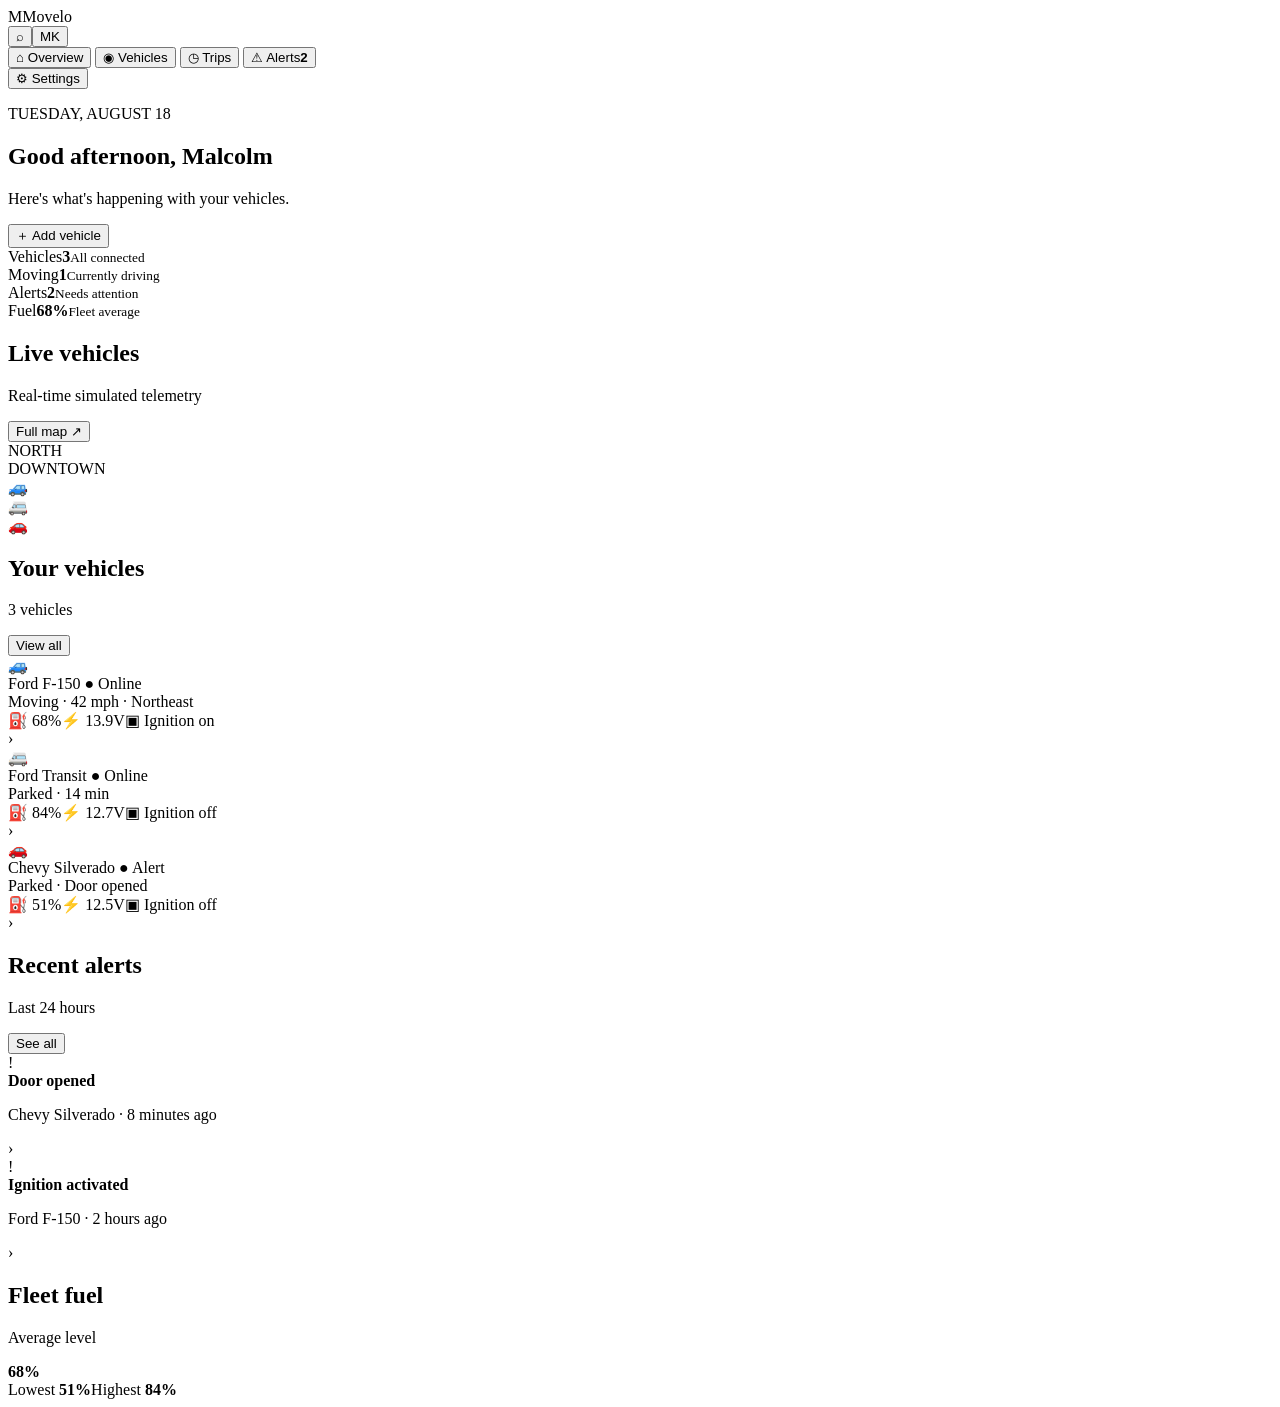
==== index.html @ a9feb276 "Add first Movelo dashboard prototype" ====
<!doctype html>
<html lang="en">
<head>
  <meta charset="UTF-8" />
  <meta name="viewport" content="width=device-width, initial-scale=1.0" />
  <title>Movelo — Vehicle Dashboard</title>
  <link rel="stylesheet" href="styles.css" />
</head>
<body>
  <header class="topbar">
    <div class="brand"><span class="brand-mark">M</span><span>Movelo</span></div>
    <div class="top-actions"><button class="icon-btn">⌕</button><button class="avatar">MK</button></div>
  </header>

  <main class="app-shell">
    <aside class="sidebar">
      <nav>
        <button class="nav-item active">⌂ <span>Overview</span></button>
        <button class="nav-item">◉ <span>Vehicles</span></button>
        <button class="nav-item">◷ <span>Trips</span></button>
        <button class="nav-item">⚠ <span>Alerts</span><b>2</b></button>
      </nav>
      <div class="sidebar-bottom"><button class="nav-item">⚙ <span>Settings</span></button></div>
    </aside>

    <section class="content">
      <div class="page-heading"><div><p class="eyebrow">TUESDAY, AUGUST 18</p><h1>Good afternoon, Malcolm</h1><p class="muted">Here's what's happening with your vehicles.</p></div><button class="primary">＋ Add vehicle</button></div>

      <div class="stats">
        <div class="stat"><span>Vehicles</span><strong>3</strong><small>All connected</small></div>
        <div class="stat"><span>Moving</span><strong>1</strong><small>Currently driving</small></div>
        <div class="stat"><span>Alerts</span><strong class="alert-number">2</strong><small>Needs attention</small></div>
        <div class="stat"><span>Fuel</span><strong>68%</strong><small>Fleet average</small></div>
      </div>

      <div class="grid">
        <section class="panel map-panel"><div class="panel-header"><div><h2>Live vehicles</h2><p class="muted">Real-time simulated telemetry</p></div><button class="ghost">Full map ↗</button></div><div class="map"><div class="road r1"></div><div class="road r2"></div><div class="road r3"></div><div class="road r4"></div><div class="map-label a">NORTH</div><div class="map-label b">DOWNTOWN</div><div class="pin pin1"><span>🚙</span></div><div class="pin pin2"><span>🚐</span></div><div class="pin pin3"><span>🚗</span></div></div></section>

        <section class="panel vehicle-panel"><div class="panel-header"><div><h2>Your vehicles</h2><p class="muted">3 vehicles</p></div><button class="ghost">View all</button></div>
          <article class="vehicle selected"><div class="vehicle-icon truck">🚙</div><div class="vehicle-main"><div class="vehicle-title">Ford F-150 <span class="online">● Online</span></div><div class="vehicle-meta">Moving · 42 mph · Northeast</div><div class="vehicle-stats"><span>⛽ 68%</span><span>⚡ 13.9V</span><span>▣ Ignition on</span></div></div><span class="chev">›</span></article>
          <article class="vehicle"><div class="vehicle-icon van">🚐</div><div class="vehicle-main"><div class="vehicle-title">Ford Transit <span class="online">● Online</span></div><div class="vehicle-meta">Parked · 14 min</div><div class="vehicle-stats"><span>⛽ 84%</span><span>⚡ 12.7V</span><span>▣ Ignition off</span></div></div><span class="chev">›</span></article>
          <article class="vehicle"><div class="vehicle-icon car">🚗</div><div class="vehicle-main"><div class="vehicle-title">Chevy Silverado <span class="warning">● Alert</span></div><div class="vehicle-meta">Parked · Door opened</div><div class="vehicle-stats"><span>⛽ 51%</span><span>⚡ 12.5V</span><span>▣ Ignition off</span></div></div><span class="chev">›</span></article>
        </section>
      </div>

      <div class="bottom-grid">
        <section class="panel"><div class="panel-header"><div><h2>Recent alerts</h2><p class="muted">Last 24 hours</p></div><button class="ghost">See all</button></div><div class="alert-row"><span class="alert-dot red">!</span><div><strong>Door opened</strong><p>Chevy Silverado · 8 minutes ago</p></div><span class="arrow">›</span></div><div class="alert-row"><span class="alert-dot amber">!</span><div><strong>Ignition activated</strong><p>Ford F-150 · 2 hours ago</p></div><span class="arrow">›</span></div></section>
        <section class="panel fuel-card"><div class="panel-header"><div><h2>Fleet fuel</h2><p class="muted">Average level</p></div><strong class="fuel-big">68%</strong></div><div class="fuel-bar"><span></span></div><div class="fuel-foot"><span>Lowest <b>51%</b></span><span>Highest <b>84%</b></span></div></section>
      </div>
    </section>
  </main>
</body>
</html>
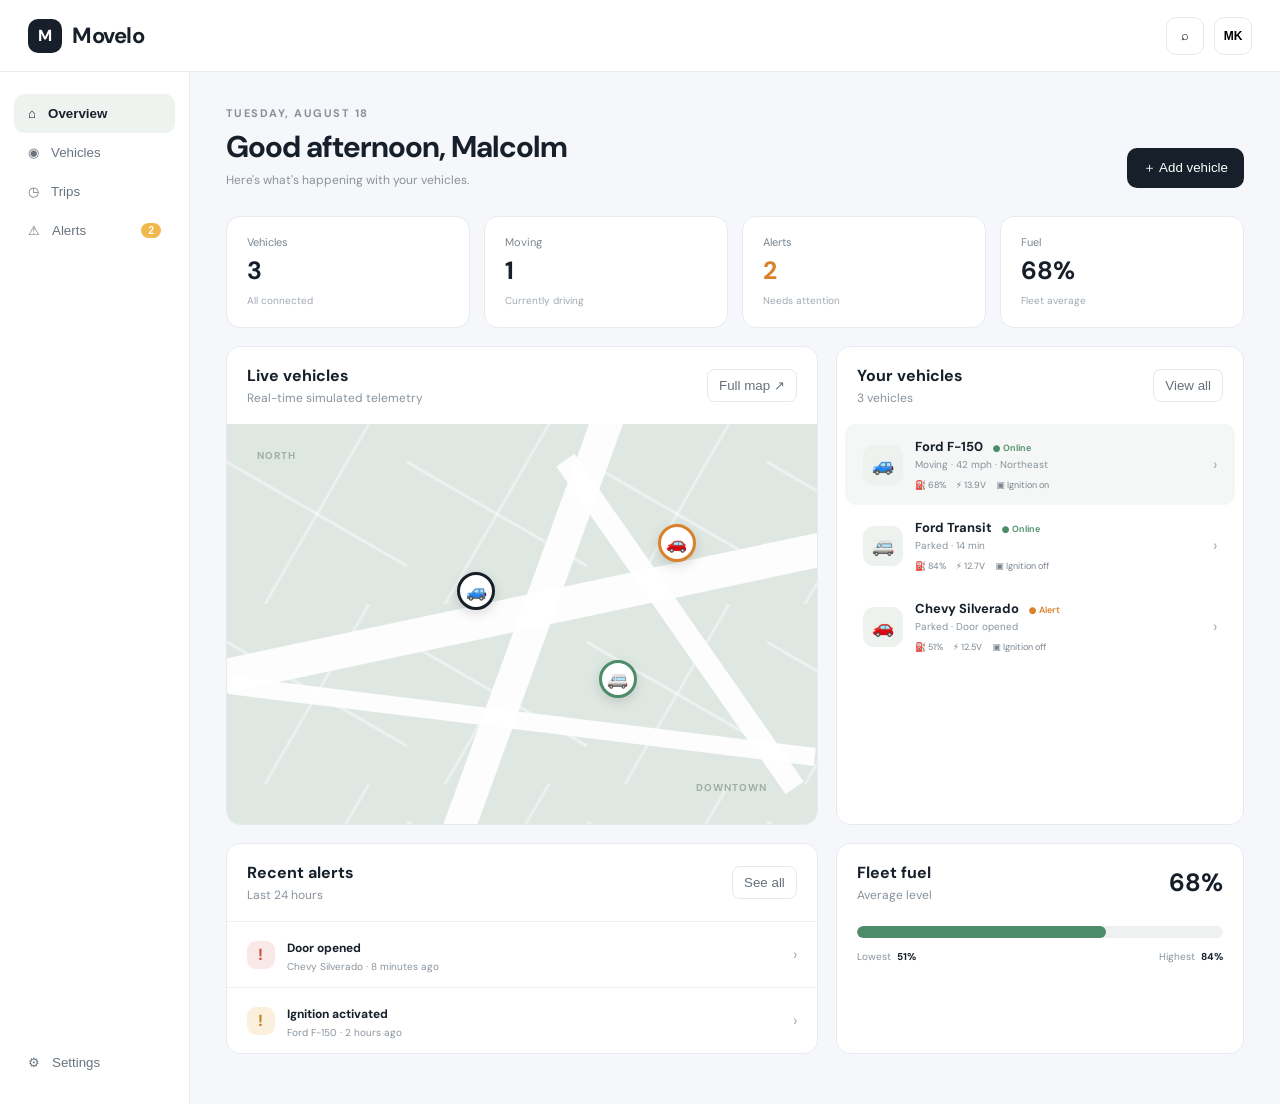
==== commit 6d3faa81: "Wire dashboard into interactive detail view" ====
--- a/index.html
+++ b/index.html
@@ -1,53 +1,13 @@
 <!doctype html>
-<html lang="en">
-<head>
-  <meta charset="UTF-8" />
-  <meta name="viewport" content="width=device-width, initial-scale=1.0" />
-  <title>Movelo — Vehicle Dashboard</title>
-  <link rel="stylesheet" href="styles.css" />
-</head>
-<body>
-  <header class="topbar">
-    <div class="brand"><span class="brand-mark">M</span><span>Movelo</span></div>
-    <div class="top-actions"><button class="icon-btn">⌕</button><button class="avatar">MK</button></div>
-  </header>
-
-  <main class="app-shell">
-    <aside class="sidebar">
-      <nav>
-        <button class="nav-item active">⌂ <span>Overview</span></button>
-        <button class="nav-item">◉ <span>Vehicles</span></button>
-        <button class="nav-item">◷ <span>Trips</span></button>
-        <button class="nav-item">⚠ <span>Alerts</span><b>2</b></button>
-      </nav>
-      <div class="sidebar-bottom"><button class="nav-item">⚙ <span>Settings</span></button></div>
-    </aside>
-
-    <section class="content">
-      <div class="page-heading"><div><p class="eyebrow">TUESDAY, AUGUST 18</p><h1>Good afternoon, Malcolm</h1><p class="muted">Here's what's happening with your vehicles.</p></div><button class="primary">＋ Add vehicle</button></div>
-
-      <div class="stats">
-        <div class="stat"><span>Vehicles</span><strong>3</strong><small>All connected</small></div>
-        <div class="stat"><span>Moving</span><strong>1</strong><small>Currently driving</small></div>
-        <div class="stat"><span>Alerts</span><strong class="alert-number">2</strong><small>Needs attention</small></div>
-        <div class="stat"><span>Fuel</span><strong>68%</strong><small>Fleet average</small></div>
-      </div>
-
-      <div class="grid">
-        <section class="panel map-panel"><div class="panel-header"><div><h2>Live vehicles</h2><p class="muted">Real-time simulated telemetry</p></div><button class="ghost">Full map ↗</button></div><div class="map"><div class="road r1"></div><div class="road r2"></div><div class="road r3"></div><div class="road r4"></div><div class="map-label a">NORTH</div><div class="map-label b">DOWNTOWN</div><div class="pin pin1"><span>🚙</span></div><div class="pin pin2"><span>🚐</span></div><div class="pin pin3"><span>🚗</span></div></div></section>
-
-        <section class="panel vehicle-panel"><div class="panel-header"><div><h2>Your vehicles</h2><p class="muted">3 vehicles</p></div><button class="ghost">View all</button></div>
-          <article class="vehicle selected"><div class="vehicle-icon truck">🚙</div><div class="vehicle-main"><div class="vehicle-title">Ford F-150 <span class="online">● Online</span></div><div class="vehicle-meta">Moving · 42 mph · Northeast</div><div class="vehicle-stats"><span>⛽ 68%</span><span>⚡ 13.9V</span><span>▣ Ignition on</span></div></div><span class="chev">›</span></article>
-          <article class="vehicle"><div class="vehicle-icon van">🚐</div><div class="vehicle-main"><div class="vehicle-title">Ford Transit <span class="online">● Online</span></div><div class="vehicle-meta">Parked · 14 min</div><div class="vehicle-stats"><span>⛽ 84%</span><span>⚡ 12.7V</span><span>▣ Ignition off</span></div></div><span class="chev">›</span></article>
-          <article class="vehicle"><div class="vehicle-icon car">🚗</div><div class="vehicle-main"><div class="vehicle-title">Chevy Silverado <span class="warning">● Alert</span></div><div class="vehicle-meta">Parked · Door opened</div><div class="vehicle-stats"><span>⛽ 51%</span><span>⚡ 12.5V</span><span>▣ Ignition off</span></div></div><span class="chev">›</span></article>
-        </section>
-      </div>
-
-      <div class="bottom-grid">
-        <section class="panel"><div class="panel-header"><div><h2>Recent alerts</h2><p class="muted">Last 24 hours</p></div><button class="ghost">See all</button></div><div class="alert-row"><span class="alert-dot red">!</span><div><strong>Door opened</strong><p>Chevy Silverado · 8 minutes ago</p></div><span class="arrow">›</span></div><div class="alert-row"><span class="alert-dot amber">!</span><div><strong>Ignition activated</strong><p>Ford F-150 · 2 hours ago</p></div><span class="arrow">›</span></div></section>
-        <section class="panel fuel-card"><div class="panel-header"><div><h2>Fleet fuel</h2><p class="muted">Average level</p></div><strong class="fuel-big">68%</strong></div><div class="fuel-bar"><span></span></div><div class="fuel-foot"><span>Lowest <b>51%</b></span><span>Highest <b>84%</b></span></div></section>
-      </div>
-    </section>
-  </main>
-</body>
-</html>
+<html lang="en"><head><meta charset="UTF-8"/><meta name="viewport" content="width=device-width,initial-scale=1.0"/><title>Movelo — Vehicle Dashboard</title><link rel="stylesheet" href="styles.css"/></head>
+<body><header class="topbar"><div class="brand"><span class="brand-mark">M</span><span>Movelo</span></div><div class="top-actions"><button class="icon-btn">⌕</button><button class="avatar">MK</button></div></header>
+<main class="app-shell"><aside class="sidebar"><nav><button class="nav-item active">⌂ <span>Overview</span></button><button class="nav-item">◉ <span>Vehicles</span></button><button class="nav-item">◷ <span>Trips</span></button><button class="nav-item">⚠ <span>Alerts</span><b>2</b></button></nav><div class="sidebar-bottom"><button class="nav-item">⚙ <span>Settings</span></button></div></aside>
+<section class="content"><div class="page-heading"><div><p class="eyebrow">TUESDAY, AUGUST 18</p><h1>Good afternoon, Malcolm</h1><p class="muted">Here's what's happening with your vehicles.</p></div><button class="primary">＋ Add vehicle</button></div>
+<div class="stats"><div class="stat"><span>Vehicles</span><strong>3</strong><small>All connected</small></div><div class="stat"><span>Moving</span><strong>1</strong><small>Currently driving</small></div><div class="stat"><span>Alerts</span><strong class="alert-number">2</strong><small>Needs attention</small></div><div class="stat"><span>Fuel</span><strong id="liveFuel">68%</strong><small>Fleet average</small></div></div>
+<div class="grid"><section class="panel map-panel"><div class="panel-header"><div><h2>Live vehicles</h2><p class="muted">Real-time simulated telemetry</p></div><button class="ghost">Full map ↗</button></div><div class="map"><div class="road r1"></div><div class="road r2"></div><div class="road r3"></div><div class="road r4"></div><div class="map-label a">NORTH</div><div class="map-label b">DOWNTOWN</div><div class="pin pin1"><span>🚙</span></div><div class="pin pin2"><span>🚐</span></div><div class="pin pin3"><span>🚗</span></div></div></section>
+<section class="panel vehicle-panel"><div class="panel-header"><div><h2>Your vehicles</h2><p class="muted">3 vehicles</p></div><button class="ghost">View all</button></div>
+<article class="vehicle selected"><div class="vehicle-icon truck">🚙</div><div class="vehicle-main"><div class="vehicle-title">Ford F-150 <span class="online">● Online</span></div><div class="vehicle-meta">Moving · <span id="liveSpeed">42</span> mph · Northeast</div><div class="vehicle-stats"><span>⛽ 68%</span><span>⚡ 13.9V</span><span>▣ Ignition on</span></div></div><span class="chev">›</span></article>
+<article class="vehicle"><div class="vehicle-icon van">🚐</div><div class="vehicle-main"><div class="vehicle-title">Ford Transit <span class="online">● Online</span></div><div class="vehicle-meta">Parked · 14 min</div><div class="vehicle-stats"><span>⛽ 84%</span><span>⚡ 12.7V</span><span>▣ Ignition off</span></div></div><span class="chev">›</span></article>
+<article class="vehicle"><div class="vehicle-icon car">🚗</div><div class="vehicle-main"><div class="vehicle-title">Chevy Silverado <span class="warning">● Alert</span></div><div class="vehicle-meta">Parked · Door opened</div><div class="vehicle-stats"><span>⛽ 51%</span><span>⚡ 12.5V</span><span>▣ Ignition off</span></div></div><span class="chev">›</span></article></section></div>
+<div class="bottom-grid"><section class="panel"><div class="panel-header"><div><h2>Recent alerts</h2><p class="muted">Last 24 hours</p></div><button class="ghost">See all</button></div><div class="alert-row"><span class="alert-dot red">!</span><div><strong>Door opened</strong><p>Chevy Silverado · 8 minutes ago</p></div><span class="arrow">›</span></div><div class="alert-row"><span class="alert-dot amber">!</span><div><strong>Ignition activated</strong><p>Ford F-150 · 2 hours ago</p></div><span class="arrow">›</span></div></section><section class="panel fuel-card"><div class="panel-header"><div><h2>Fleet fuel</h2><p class="muted">Average level</p></div><strong class="fuel-big">68%</strong></div><div class="fuel-bar"><span></span></div><div class="fuel-foot"><span>Lowest <b>51%</b></span><span>Highest <b>84%</b></span></div></section></div></section></main>
+<div id="detail" class="detail-drawer"></div><script src="app.js"></script></body></html>
--- a/styles.css
+++ b/styles.css
@@ -0,0 +1,2 @@
+@import url('https://fonts.googleapis.com/css2?family=DM+Sans:wght@400;500;600;700&display=swap');
+*{box-sizing:border-box}body{margin:0;background:#f5f7fa;color:#17202a;font-family:'DM Sans',system-ui,sans-serif}.topbar{height:72px;background:#fff;border-bottom:1px solid #e7ebef;display:flex;align-items:center;justify-content:space-between;padding:0 28px;position:sticky;top:0;z-index:5}.brand{font-size:22px;font-weight:700;display:flex;align-items:center;gap:10px;letter-spacing:-.5px}.brand-mark{width:34px;height:34px;border-radius:10px;background:#17202a;color:#fff;display:grid;place-items:center;font-size:16px}.top-actions{display:flex;gap:10px}.icon-btn,.avatar{border:1px solid #e5e9ed;background:#fff;border-radius:10px;width:38px;height:38px}.avatar{font-size:12px;font-weight:700}.app-shell{display:flex;min-height:calc(100vh - 72px)}.sidebar{width:220px;background:#fff;border-right:1px solid #e7ebef;padding:22px 14px;display:flex;flex-direction:column}.sidebar-bottom{margin-top:auto}.nav-item{border:0;background:transparent;width:100%;padding:12px 14px;border-radius:10px;text-align:left;color:#69747f;display:flex;align-items:center;gap:12px;font:500 14px inherit;cursor:pointer}.nav-item.active{background:#eef3f0;color:#17202a;font-weight:700}.nav-item b{margin-left:auto;background:#f1b84b;color:#fff;border-radius:20px;padding:2px 7px;font-size:10px}.content{width:min(1400px,100%);margin:auto;padding:34px 36px 50px}.page-heading{display:flex;justify-content:space-between;align-items:flex-end;margin-bottom:28px}.eyebrow{font-size:11px;font-weight:700;letter-spacing:1.5px;color:#87919b;margin:0 0 7px}h1{font-size:30px;letter-spacing:-1px;margin:0 0 6px}h2{font-size:16px;margin:0 0 4px}.muted{color:#89939c;font-size:12px;margin:0}.primary{background:#17202a;color:#fff;border:0;padding:11px 16px;border-radius:10px;font:600 13px inherit}.ghost{border:1px solid #e4e8ec;background:#fff;padding:8px 11px;border-radius:8px;font:600 11px inherit;color:#66717b}.stats{display:grid;grid-template-columns:repeat(4,1fr);gap:14px;margin-bottom:18px}.stat,.panel{background:#fff;border:1px solid #e7ebef;border-radius:14px}.stat{padding:18px 20px}.stat span{display:block;color:#7b8791;font-size:11px}.stat strong{display:block;font-size:25px;margin:5px 0 1px}.stat small{font-size:10px;color:#a0a9b1}.alert-number{color:#d9822b}.grid{display:grid;grid-template-columns:1.45fr 1fr;gap:18px}.panel{overflow:hidden}.panel-header{padding:18px 20px;display:flex;justify-content:space-between;align-items:center}.map{height:400px;background:#dfe7e3;position:relative;overflow:hidden;background-image:linear-gradient(30deg,transparent 49%,rgba(255,255,255,.55) 50%,transparent 51%),linear-gradient(120deg,transparent 49%,rgba(255,255,255,.5) 50%,transparent 51%);background-size:180px 180px}.road{position:absolute;background:#fff;opacity:.9}.r1{height:34px;width:120%;top:43%;left:-10%;transform:rotate(-12deg)}.r2{width:32px;height:130%;left:48%;top:-10%;transform:rotate(20deg)}.r3{height:18px;width:100%;top:72%;left:0;transform:rotate(7deg)}.r4{width:22px;height:100%;left:75%;top:0;transform:rotate(-35deg)}.map-label{position:absolute;color:#a1ada6;font-size:10px;font-weight:700;letter-spacing:1px}.map-label.a{top:25px;left:30px}.map-label.b{bottom:30px;right:50px}.pin{position:absolute;width:38px;height:38px;border-radius:50%;background:#fff;border:3px solid #17202a;display:grid;place-items:center;box-shadow:0 4px 12px #0002;font-size:17px}.pin1{left:39%;top:37%}.pin2{left:63%;top:59%;border-color:#4c8c69}.pin3{left:73%;top:25%;border-color:#d9822b}.vehicle-panel{padding-bottom:8px}.vehicle{display:flex;align-items:center;gap:12px;padding:14px 18px;margin:0 8px;border-radius:11px}.vehicle.selected{background:#f4f7f5}.vehicle-icon{width:40px;height:40px;border-radius:11px;display:grid;place-items:center;background:#edf2ef;font-size:18px}.vehicle-main{min-width:0;flex:1}.vehicle-title{font-size:13px;font-weight:700}.online,.warning{font-size:9px;margin-left:7px;font-weight:600;color:#4c8c69}.warning{color:#d9822b}.vehicle-meta{font-size:10px;color:#89939c;margin:3px 0 8px}.vehicle-stats{display:flex;gap:10px;color:#7a858e;font-size:9px}.chev{color:#a3acb4}.bottom-grid{display:grid;grid-template-columns:1.45fr 1fr;gap:18px;margin-top:18px}.alert-row{display:flex;align-items:center;gap:12px;padding:14px 20px;border-top:1px solid #eef0f2}.alert-row strong{font-size:12px}.alert-row p{font-size:10px;color:#8a949d;margin:3px 0 0}.alert-dot{width:28px;height:28px;border-radius:9px;display:grid;place-items:center;font-weight:700}.red{background:#fae8e7;color:#c95049}.amber{background:#fbf0dc;color:#c18121}.arrow{margin-left:auto;color:#a4adb4}.fuel-big{font-size:25px}.fuel-card{padding-bottom:20px}.fuel-bar{height:12px;background:#eef1ef;margin:5px 20px 12px;border-radius:20px;overflow:hidden}.fuel-bar span{display:block;width:68%;height:100%;background:#4c8c69;border-radius:20px}.fuel-foot{display:flex;justify-content:space-between;padding:0 20px;color:#89939c;font-size:10px}.fuel-foot b{color:#17202a;margin-left:3px}@media(max-width:900px){.sidebar{display:none}.content{padding:24px 16px}.stats{grid-template-columns:repeat(2,1fr)}.grid,.bottom-grid{grid-template-columns:1fr}.map{height:300px}.page-heading{align-items:flex-start;gap:15px;flex-direction:column}}@media(max-width:520px){h1{font-size:24px}.topbar{padding:0 16px}.stats{gap:10px}.stat{padding:14px}.vehicle-stats{flex-wrap:wrap}}
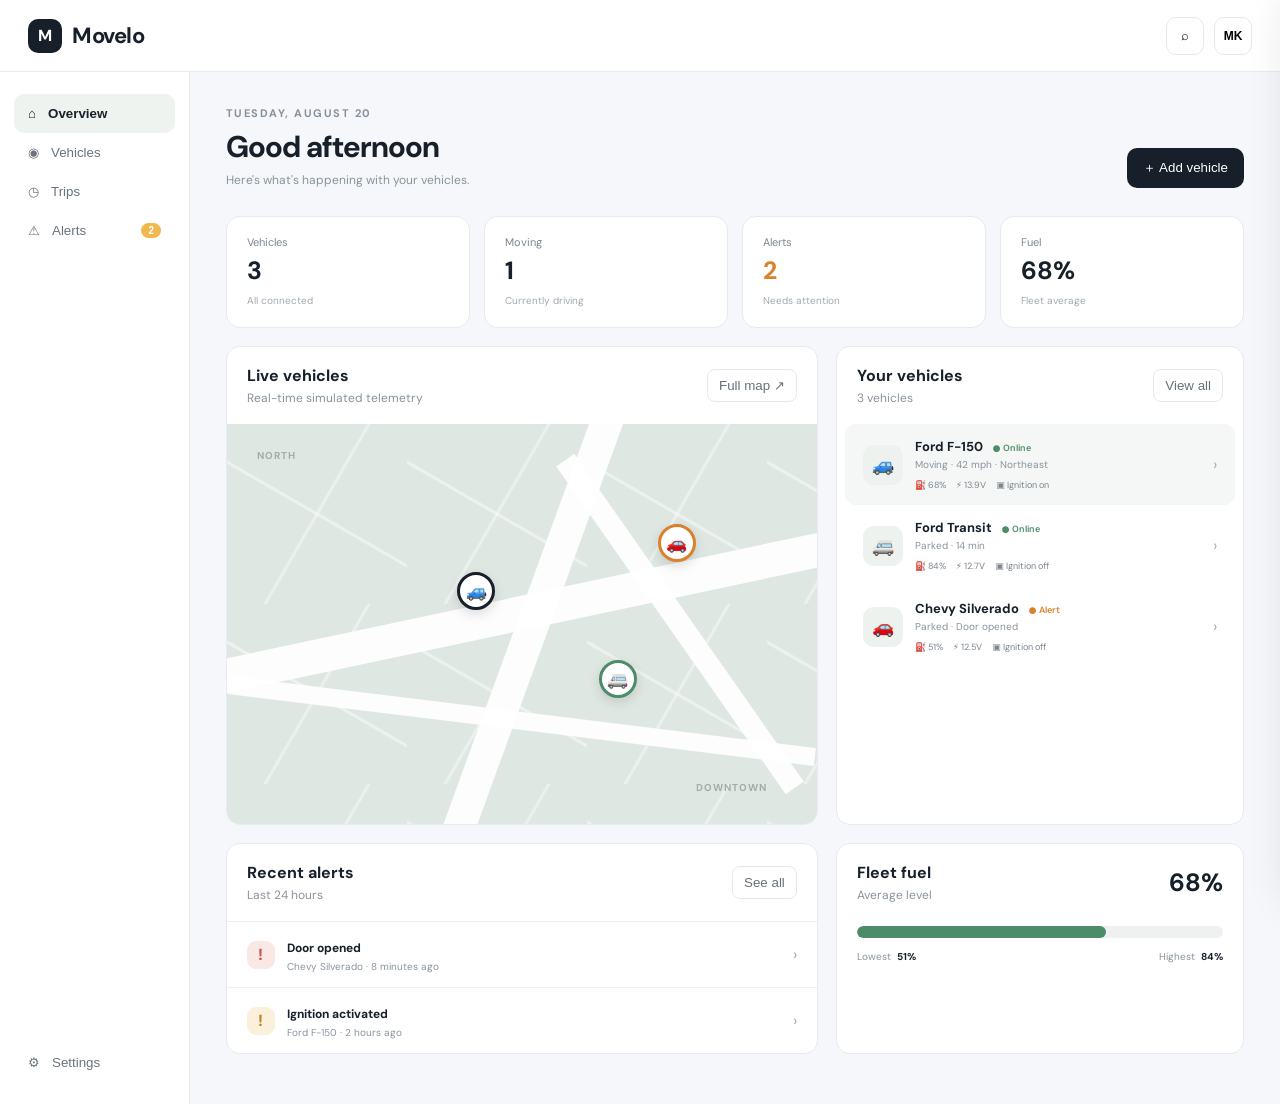
==== commit 7e811114: "Refine Movelo vehicle detail entry point" ====
--- a/index.html
+++ b/index.html
@@ -2,7 +2,7 @@
 <html lang="en"><head><meta charset="UTF-8"/><meta name="viewport" content="width=device-width,initial-scale=1.0"/><title>Movelo — Vehicle Dashboard</title><link rel="stylesheet" href="styles.css"/></head>
 <body><header class="topbar"><div class="brand"><span class="brand-mark">M</span><span>Movelo</span></div><div class="top-actions"><button class="icon-btn">⌕</button><button class="avatar">MK</button></div></header>
 <main class="app-shell"><aside class="sidebar"><nav><button class="nav-item active">⌂ <span>Overview</span></button><button class="nav-item">◉ <span>Vehicles</span></button><button class="nav-item">◷ <span>Trips</span></button><button class="nav-item">⚠ <span>Alerts</span><b>2</b></button></nav><div class="sidebar-bottom"><button class="nav-item">⚙ <span>Settings</span></button></div></aside>
-<section class="content"><div class="page-heading"><div><p class="eyebrow">TUESDAY, AUGUST 18</p><h1>Good afternoon, Malcolm</h1><p class="muted">Here's what's happening with your vehicles.</p></div><button class="primary">＋ Add vehicle</button></div>
+<section class="content"><div class="page-heading"><div><p class="eyebrow">TUESDAY, AUGUST 20</p><h1>Good afternoon</h1><p class="muted">Here's what's happening with your vehicles.</p></div><button class="primary">＋ Add vehicle</button></div>
 <div class="stats"><div class="stat"><span>Vehicles</span><strong>3</strong><small>All connected</small></div><div class="stat"><span>Moving</span><strong>1</strong><small>Currently driving</small></div><div class="stat"><span>Alerts</span><strong class="alert-number">2</strong><small>Needs attention</small></div><div class="stat"><span>Fuel</span><strong id="liveFuel">68%</strong><small>Fleet average</small></div></div>
 <div class="grid"><section class="panel map-panel"><div class="panel-header"><div><h2>Live vehicles</h2><p class="muted">Real-time simulated telemetry</p></div><button class="ghost">Full map ↗</button></div><div class="map"><div class="road r1"></div><div class="road r2"></div><div class="road r3"></div><div class="road r4"></div><div class="map-label a">NORTH</div><div class="map-label b">DOWNTOWN</div><div class="pin pin1"><span>🚙</span></div><div class="pin pin2"><span>🚐</span></div><div class="pin pin3"><span>🚗</span></div></div></section>
 <section class="panel vehicle-panel"><div class="panel-header"><div><h2>Your vehicles</h2><p class="muted">3 vehicles</p></div><button class="ghost">View all</button></div>
--- a/styles.css
+++ b/styles.css
@@ -1,2 +1,2 @@
 @import url('https://fonts.googleapis.com/css2?family=DM+Sans:wght@400;500;600;700&display=swap');
-*{box-sizing:border-box}body{margin:0;background:#f5f7fa;color:#17202a;font-family:'DM Sans',system-ui,sans-serif}.topbar{height:72px;background:#fff;border-bottom:1px solid #e7ebef;display:flex;align-items:center;justify-content:space-between;padding:0 28px;position:sticky;top:0;z-index:5}.brand{font-size:22px;font-weight:700;display:flex;align-items:center;gap:10px;letter-spacing:-.5px}.brand-mark{width:34px;height:34px;border-radius:10px;background:#17202a;color:#fff;display:grid;place-items:center;font-size:16px}.top-actions{display:flex;gap:10px}.icon-btn,.avatar{border:1px solid #e5e9ed;background:#fff;border-radius:10px;width:38px;height:38px}.avatar{font-size:12px;font-weight:700}.app-shell{display:flex;min-height:calc(100vh - 72px)}.sidebar{width:220px;background:#fff;border-right:1px solid #e7ebef;padding:22px 14px;display:flex;flex-direction:column}.sidebar-bottom{margin-top:auto}.nav-item{border:0;background:transparent;width:100%;padding:12px 14px;border-radius:10px;text-align:left;color:#69747f;display:flex;align-items:center;gap:12px;font:500 14px inherit;cursor:pointer}.nav-item.active{background:#eef3f0;color:#17202a;font-weight:700}.nav-item b{margin-left:auto;background:#f1b84b;color:#fff;border-radius:20px;padding:2px 7px;font-size:10px}.content{width:min(1400px,100%);margin:auto;padding:34px 36px 50px}.page-heading{display:flex;justify-content:space-between;align-items:flex-end;margin-bottom:28px}.eyebrow{font-size:11px;font-weight:700;letter-spacing:1.5px;color:#87919b;margin:0 0 7px}h1{font-size:30px;letter-spacing:-1px;margin:0 0 6px}h2{font-size:16px;margin:0 0 4px}.muted{color:#89939c;font-size:12px;margin:0}.primary{background:#17202a;color:#fff;border:0;padding:11px 16px;border-radius:10px;font:600 13px inherit}.ghost{border:1px solid #e4e8ec;background:#fff;padding:8px 11px;border-radius:8px;font:600 11px inherit;color:#66717b}.stats{display:grid;grid-template-columns:repeat(4,1fr);gap:14px;margin-bottom:18px}.stat,.panel{background:#fff;border:1px solid #e7ebef;border-radius:14px}.stat{padding:18px 20px}.stat span{display:block;color:#7b8791;font-size:11px}.stat strong{display:block;font-size:25px;margin:5px 0 1px}.stat small{font-size:10px;color:#a0a9b1}.alert-number{color:#d9822b}.grid{display:grid;grid-template-columns:1.45fr 1fr;gap:18px}.panel{overflow:hidden}.panel-header{padding:18px 20px;display:flex;justify-content:space-between;align-items:center}.map{height:400px;background:#dfe7e3;position:relative;overflow:hidden;background-image:linear-gradient(30deg,transparent 49%,rgba(255,255,255,.55) 50%,transparent 51%),linear-gradient(120deg,transparent 49%,rgba(255,255,255,.5) 50%,transparent 51%);background-size:180px 180px}.road{position:absolute;background:#fff;opacity:.9}.r1{height:34px;width:120%;top:43%;left:-10%;transform:rotate(-12deg)}.r2{width:32px;height:130%;left:48%;top:-10%;transform:rotate(20deg)}.r3{height:18px;width:100%;top:72%;left:0;transform:rotate(7deg)}.r4{width:22px;height:100%;left:75%;top:0;transform:rotate(-35deg)}.map-label{position:absolute;color:#a1ada6;font-size:10px;font-weight:700;letter-spacing:1px}.map-label.a{top:25px;left:30px}.map-label.b{bottom:30px;right:50px}.pin{position:absolute;width:38px;height:38px;border-radius:50%;background:#fff;border:3px solid #17202a;display:grid;place-items:center;box-shadow:0 4px 12px #0002;font-size:17px}.pin1{left:39%;top:37%}.pin2{left:63%;top:59%;border-color:#4c8c69}.pin3{left:73%;top:25%;border-color:#d9822b}.vehicle-panel{padding-bottom:8px}.vehicle{display:flex;align-items:center;gap:12px;padding:14px 18px;margin:0 8px;border-radius:11px}.vehicle.selected{background:#f4f7f5}.vehicle-icon{width:40px;height:40px;border-radius:11px;display:grid;place-items:center;background:#edf2ef;font-size:18px}.vehicle-main{min-width:0;flex:1}.vehicle-title{font-size:13px;font-weight:700}.online,.warning{font-size:9px;margin-left:7px;font-weight:600;color:#4c8c69}.warning{color:#d9822b}.vehicle-meta{font-size:10px;color:#89939c;margin:3px 0 8px}.vehicle-stats{display:flex;gap:10px;color:#7a858e;font-size:9px}.chev{color:#a3acb4}.bottom-grid{display:grid;grid-template-columns:1.45fr 1fr;gap:18px;margin-top:18px}.alert-row{display:flex;align-items:center;gap:12px;padding:14px 20px;border-top:1px solid #eef0f2}.alert-row strong{font-size:12px}.alert-row p{font-size:10px;color:#8a949d;margin:3px 0 0}.alert-dot{width:28px;height:28px;border-radius:9px;display:grid;place-items:center;font-weight:700}.red{background:#fae8e7;color:#c95049}.amber{background:#fbf0dc;color:#c18121}.arrow{margin-left:auto;color:#a4adb4}.fuel-big{font-size:25px}.fuel-card{padding-bottom:20px}.fuel-bar{height:12px;background:#eef1ef;margin:5px 20px 12px;border-radius:20px;overflow:hidden}.fuel-bar span{display:block;width:68%;height:100%;background:#4c8c69;border-radius:20px}.fuel-foot{display:flex;justify-content:space-between;padding:0 20px;color:#89939c;font-size:10px}.fuel-foot b{color:#17202a;margin-left:3px}@media(max-width:900px){.sidebar{display:none}.content{padding:24px 16px}.stats{grid-template-columns:repeat(2,1fr)}.grid,.bottom-grid{grid-template-columns:1fr}.map{height:300px}.page-heading{align-items:flex-start;gap:15px;flex-direction:column}}@media(max-width:520px){h1{font-size:24px}.topbar{padding:0 16px}.stats{gap:10px}.stat{padding:14px}.vehicle-stats{flex-wrap:wrap}}
+*{box-sizing:border-box}body{margin:0;background:#f5f7fa;color:#17202a;font-family:'DM Sans',system-ui,sans-serif}.topbar{height:72px;background:#fff;border-bottom:1px solid #e7ebef;display:flex;align-items:center;justify-content:space-between;padding:0 28px;position:sticky;top:0;z-index:5}.brand{font-size:22px;font-weight:700;display:flex;align-items:center;gap:10px;letter-spacing:-.5px}.brand-mark{width:34px;height:34px;border-radius:10px;background:#17202a;color:#fff;display:grid;place-items:center;font-size:16px}.top-actions{display:flex;gap:10px}.icon-btn,.avatar{border:1px solid #e5e9ed;background:#fff;border-radius:10px;width:38px;height:38px}.avatar{font-size:12px;font-weight:700}.app-shell{display:flex;min-height:calc(100vh - 72px)}.sidebar{width:220px;background:#fff;border-right:1px solid #e7ebef;padding:22px 14px;display:flex;flex-direction:column}.sidebar-bottom{margin-top:auto}.nav-item{border:0;background:transparent;width:100%;padding:12px 14px;border-radius:10px;text-align:left;color:#69747f;display:flex;align-items:center;gap:12px;font:500 14px inherit;cursor:pointer}.nav-item.active{background:#eef3f0;color:#17202a;font-weight:700}.nav-item b{margin-left:auto;background:#f1b84b;color:#fff;border-radius:20px;padding:2px 7px;font-size:10px}.content{width:min(1400px,100%);margin:auto;padding:34px 36px 50px}.page-heading{display:flex;justify-content:space-between;align-items:flex-end;margin-bottom:28px}.eyebrow{font-size:11px;font-weight:700;letter-spacing:1.5px;color:#87919b;margin:0 0 7px}h1{font-size:30px;letter-spacing:-1px;margin:0 0 6px}h2{font-size:16px;margin:0 0 4px}.muted{color:#89939c;font-size:12px;margin:0}.primary{background:#17202a;color:#fff;border:0;padding:11px 16px;border-radius:10px;font:600 13px inherit}.ghost{border:1px solid #e4e8ec;background:#fff;padding:8px 11px;border-radius:8px;font:600 11px inherit;color:#66717b}.stats{display:grid;grid-template-columns:repeat(4,1fr);gap:14px;margin-bottom:18px}.stat,.panel{background:#fff;border:1px solid #e7ebef;border-radius:14px}.stat{padding:18px 20px}.stat span{display:block;color:#7b8791;font-size:11px}.stat strong{display:block;font-size:25px;margin:5px 0 1px}.stat small{font-size:10px;color:#a0a9b1}.alert-number{color:#d9822b}.grid{display:grid;grid-template-columns:1.45fr 1fr;gap:18px}.panel{overflow:hidden}.panel-header{padding:18px 20px;display:flex;justify-content:space-between;align-items:center}.map{height:400px;background:#dfe7e3;position:relative;overflow:hidden;background-image:linear-gradient(30deg,transparent 49%,rgba(255,255,255,.55) 50%,transparent 51%),linear-gradient(120deg,transparent 49%,rgba(255,255,255,.5) 50%,transparent 51%);background-size:180px 180px}.road{position:absolute;background:#fff;opacity:.9}.r1{height:34px;width:120%;top:43%;left:-10%;transform:rotate(-12deg)}.r2{width:32px;height:130%;left:48%;top:-10%;transform:rotate(20deg)}.r3{height:18px;width:100%;top:72%;left:0;transform:rotate(7deg)}.r4{width:22px;height:100%;left:75%;top:0;transform:rotate(-35deg)}.map-label{position:absolute;color:#a1ada6;font-size:10px;font-weight:700;letter-spacing:1px}.map-label.a{top:25px;left:30px}.map-label.b{bottom:30px;right:50px}.pin{position:absolute;width:38px;height:38px;border-radius:50%;background:#fff;border:3px solid #17202a;display:grid;place-items:center;box-shadow:0 4px 12px #0002;font-size:17px}.pin1{left:39%;top:37%}.pin2{left:63%;top:59%;border-color:#4c8c69}.pin3{left:73%;top:25%;border-color:#d9822b}.vehicle-panel{padding-bottom:8px}.vehicle{display:flex;align-items:center;gap:12px;padding:14px 18px;margin:0 8px;border-radius:11px;cursor:pointer}.vehicle:hover{background:#f7f9f8}.vehicle.selected{background:#f4f7f5}.vehicle-icon{width:40px;height:40px;border-radius:11px;display:grid;place-items:center;background:#edf2ef;font-size:18px}.vehicle-icon.large{width:48px;height:48px;font-size:22px}.vehicle-main{min-width:0;flex:1}.vehicle-title{font-size:13px;font-weight:700}.online,.warning{font-size:9px;margin-left:7px;font-weight:600;color:#4c8c69}.warning{color:#d9822b}.vehicle-meta{font-size:10px;color:#89939c;margin:3px 0 8px}.vehicle-stats{display:flex;gap:10px;color:#7a858e;font-size:9px}.chev{color:#a3acb4}.bottom-grid{display:grid;grid-template-columns:1.45fr 1fr;gap:18px;margin-top:18px}.alert-row{display:flex;align-items:center;gap:12px;padding:14px 20px;border-top:1px solid #eef0f2}.alert-row strong{font-size:12px}.alert-row p{font-size:10px;color:#8a949d;margin:3px 0 0}.alert-dot{width:28px;height:28px;border-radius:9px;display:grid;place-items:center;font-weight:700}.red{background:#fae8e7;color:#c95049}.amber{background:#fbf0dc;color:#c18121}.arrow{margin-left:auto;color:#a4adb4}.fuel-big{font-size:25px}.fuel-card{padding-bottom:20px}.fuel-bar{height:12px;background:#eef1ef;margin:5px 20px 12px;border-radius:20px;overflow:hidden}.fuel-bar span{display:block;width:68%;height:100%;background:#4c8c69;border-radius:20px}.fuel-foot{display:flex;justify-content:space-between;padding:0 20px;color:#89939c;font-size:10px}.fuel-foot b{color:#17202a;margin-left:3px}.detail-drawer{position:fixed;right:0;top:0;height:100vh;width:min(480px,100%);background:#fff;box-shadow:-15px 0 40px #17202a20;z-index:20;transform:translateX(105%);transition:transform .25s ease;overflow:auto}.detail-drawer.open{transform:translateX(0)}.detail-head{padding:26px 22px;display:flex;align-items:center;gap:12px;border-bottom:1px solid #edf0f2}.back{border:0;background:#f3f5f6;border-radius:9px;width:34px;height:34px;font-size:22px}.detail-title{font-size:17px;font-weight:700;margin-bottom:3px}.detail-map{height:260px;background:#dfe7e3;position:relative;overflow:hidden;background-image:linear-gradient(30deg,transparent 49%,#ffffffaa 50%,transparent 51%),linear-gradient(120deg,transparent 49%,#ffffff99 50%,transparent 51%);background-size:120px 120px}.detail-grid-lines{position:absolute;inset:25% 0;border-top:25px solid #fff;transform:rotate(-9deg)}.detail-pin{position:absolute;left:48%;top:45%;width:50px;height:50px;border-radius:50%;background:#fff;border:3px solid #17202a;display:grid;place-items:center;font-size:22px;box-shadow:0 6px 18px #0002}.detail-stats{display:grid;grid-template-columns:repeat(2,1fr);gap:1px;background:#edf0f2;border-bottom:1px solid #edf0f2}.detail-stats div{background:#fff;padding:16px 20px}.detail-stats span{display:block;font-size:10px;color:#8b959d;margin-bottom:5px}.detail-stats strong{font-size:14px}.quick-actions{display:grid;grid-template-columns:repeat(2,1fr);gap:10px;padding:20px}.quick-actions button{border:1px solid #e2e7e9;background:#fff;padding:13px;border-radius:10px;font:600 12px inherit}.quick-actions button:hover{background:#f5f7f6}@media(max-width:900px){.sidebar{display:none}.content{padding:24px 16px}.stats{grid-template-columns:repeat(2,1fr)}.grid,.bottom-grid{grid-template-columns:1fr}.map{height:300px}.page-heading{align-items:flex-start;gap:15px;flex-direction:column}}@media(max-width:520px){h1{font-size:24px}.topbar{padding:0 16px}.stats{gap:10px}.stat{padding:14px}.vehicle-stats{flex-wrap:wrap}}
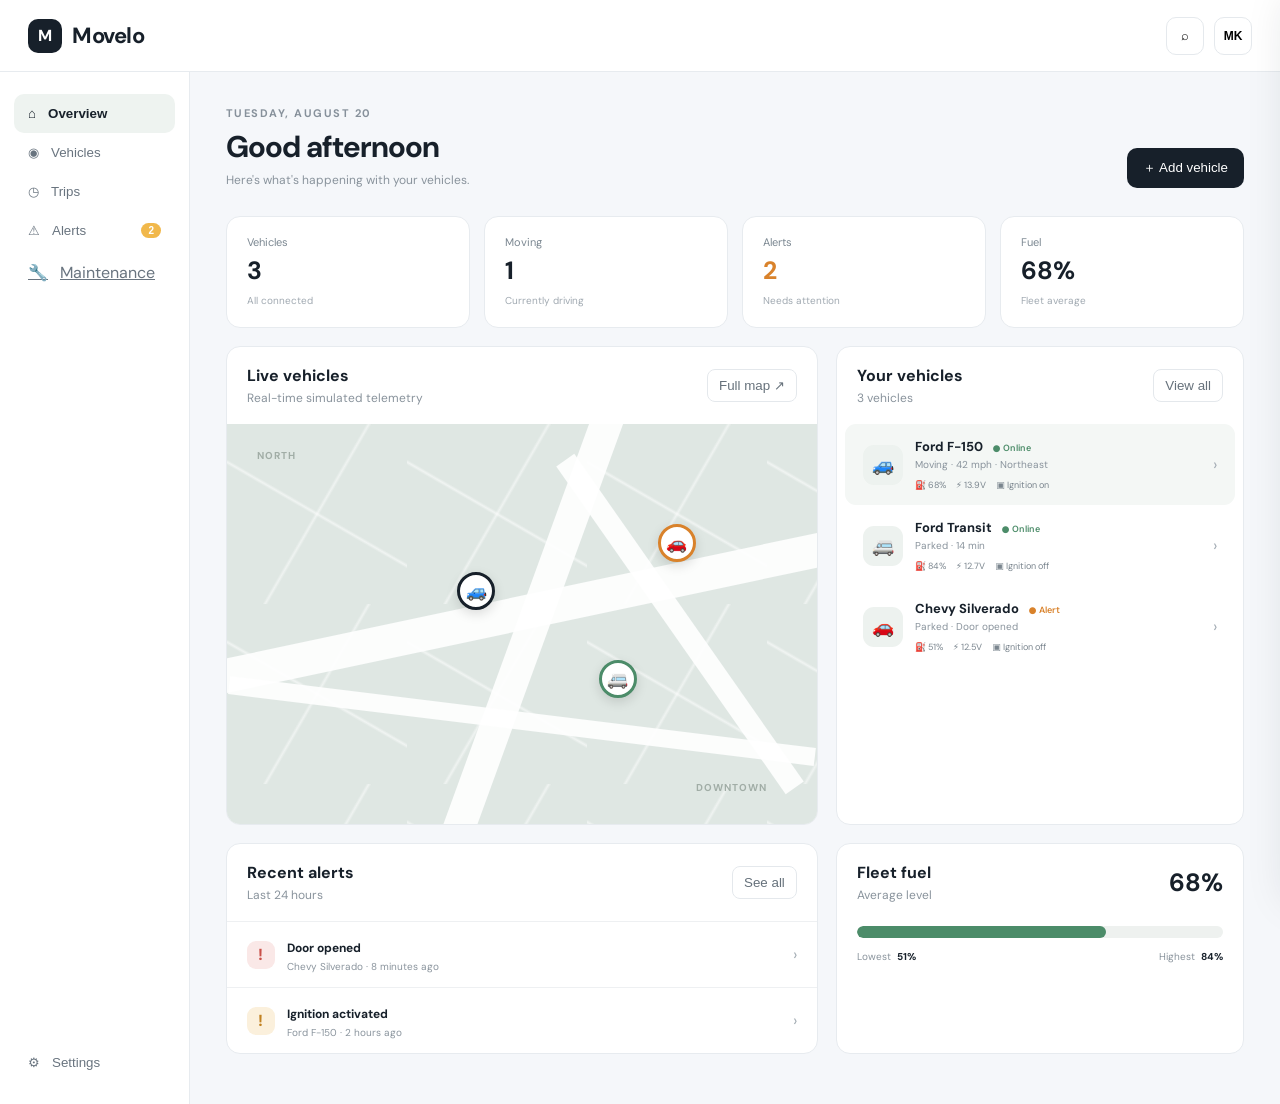
==== commit a5077042: "Add Maintenance navigation to Movelo dashboard" ====
--- a/index.html
+++ b/index.html
@@ -1,13 +1 @@
-<!doctype html>
-<html lang="en"><head><meta charset="UTF-8"/><meta name="viewport" content="width=device-width,initial-scale=1.0"/><title>Movelo — Vehicle Dashboard</title><link rel="stylesheet" href="styles.css"/></head>
-<body><header class="topbar"><div class="brand"><span class="brand-mark">M</span><span>Movelo</span></div><div class="top-actions"><button class="icon-btn">⌕</button><button class="avatar">MK</button></div></header>
-<main class="app-shell"><aside class="sidebar"><nav><button class="nav-item active">⌂ <span>Overview</span></button><button class="nav-item">◉ <span>Vehicles</span></button><button class="nav-item">◷ <span>Trips</span></button><button class="nav-item">⚠ <span>Alerts</span><b>2</b></button></nav><div class="sidebar-bottom"><button class="nav-item">⚙ <span>Settings</span></button></div></aside>
-<section class="content"><div class="page-heading"><div><p class="eyebrow">TUESDAY, AUGUST 20</p><h1>Good afternoon</h1><p class="muted">Here's what's happening with your vehicles.</p></div><button class="primary">＋ Add vehicle</button></div>
-<div class="stats"><div class="stat"><span>Vehicles</span><strong>3</strong><small>All connected</small></div><div class="stat"><span>Moving</span><strong>1</strong><small>Currently driving</small></div><div class="stat"><span>Alerts</span><strong class="alert-number">2</strong><small>Needs attention</small></div><div class="stat"><span>Fuel</span><strong id="liveFuel">68%</strong><small>Fleet average</small></div></div>
-<div class="grid"><section class="panel map-panel"><div class="panel-header"><div><h2>Live vehicles</h2><p class="muted">Real-time simulated telemetry</p></div><button class="ghost">Full map ↗</button></div><div class="map"><div class="road r1"></div><div class="road r2"></div><div class="road r3"></div><div class="road r4"></div><div class="map-label a">NORTH</div><div class="map-label b">DOWNTOWN</div><div class="pin pin1"><span>🚙</span></div><div class="pin pin2"><span>🚐</span></div><div class="pin pin3"><span>🚗</span></div></div></section>
-<section class="panel vehicle-panel"><div class="panel-header"><div><h2>Your vehicles</h2><p class="muted">3 vehicles</p></div><button class="ghost">View all</button></div>
-<article class="vehicle selected"><div class="vehicle-icon truck">🚙</div><div class="vehicle-main"><div class="vehicle-title">Ford F-150 <span class="online">● Online</span></div><div class="vehicle-meta">Moving · <span id="liveSpeed">42</span> mph · Northeast</div><div class="vehicle-stats"><span>⛽ 68%</span><span>⚡ 13.9V</span><span>▣ Ignition on</span></div></div><span class="chev">›</span></article>
-<article class="vehicle"><div class="vehicle-icon van">🚐</div><div class="vehicle-main"><div class="vehicle-title">Ford Transit <span class="online">● Online</span></div><div class="vehicle-meta">Parked · 14 min</div><div class="vehicle-stats"><span>⛽ 84%</span><span>⚡ 12.7V</span><span>▣ Ignition off</span></div></div><span class="chev">›</span></article>
-<article class="vehicle"><div class="vehicle-icon car">🚗</div><div class="vehicle-main"><div class="vehicle-title">Chevy Silverado <span class="warning">● Alert</span></div><div class="vehicle-meta">Parked · Door opened</div><div class="vehicle-stats"><span>⛽ 51%</span><span>⚡ 12.5V</span><span>▣ Ignition off</span></div></div><span class="chev">›</span></article></section></div>
-<div class="bottom-grid"><section class="panel"><div class="panel-header"><div><h2>Recent alerts</h2><p class="muted">Last 24 hours</p></div><button class="ghost">See all</button></div><div class="alert-row"><span class="alert-dot red">!</span><div><strong>Door opened</strong><p>Chevy Silverado · 8 minutes ago</p></div><span class="arrow">›</span></div><div class="alert-row"><span class="alert-dot amber">!</span><div><strong>Ignition activated</strong><p>Ford F-150 · 2 hours ago</p></div><span class="arrow">›</span></div></section><section class="panel fuel-card"><div class="panel-header"><div><h2>Fleet fuel</h2><p class="muted">Average level</p></div><strong class="fuel-big">68%</strong></div><div class="fuel-bar"><span></span></div><div class="fuel-foot"><span>Lowest <b>51%</b></span><span>Highest <b>84%</b></span></div></section></div></section></main>
-<div id="detail" class="detail-drawer"></div><script src="app.js"></script></body></html>
+<!doctype html><html lang="en"><head><meta charset="UTF-8"/><meta name="viewport" content="width=device-width,initial-scale=1.0"/><title>Movelo — Vehicle Dashboard</title><link rel="stylesheet" href="styles.css"/></head><body><header class="topbar"><div class="brand"><span class="brand-mark">M</span><span>Movelo</span></div><div class="top-actions"><button class="icon-btn">⌕</button><button class="avatar">MK</button></div></header><main class="app-shell"><aside class="sidebar"><nav><button class="nav-item active">⌂ <span>Overview</span></button><button class="nav-item">◉ <span>Vehicles</span></button><button class="nav-item">◷ <span>Trips</span></button><button class="nav-item">⚠ <span>Alerts</span><b>2</b></button><a class="nav-item" href="maintenance.html">🔧 <span>Maintenance</span></a></nav><div class="sidebar-bottom"><button class="nav-item">⚙ <span>Settings</span></button></div></aside><section class="content"><div class="page-heading"><div><p class="eyebrow">TUESDAY, AUGUST 20</p><h1>Good afternoon</h1><p class="muted">Here's what's happening with your vehicles.</p></div><button class="primary">＋ Add vehicle</button></div><div class="stats"><div class="stat"><span>Vehicles</span><strong>3</strong><small>All connected</small></div><div class="stat"><span>Moving</span><strong>1</strong><small>Currently driving</small></div><div class="stat"><span>Alerts</span><strong class="alert-number">2</strong><small>Needs attention</small></div><div class="stat"><span>Fuel</span><strong id="liveFuel">68%</strong><small>Fleet average</small></div></div><div class="grid"><section class="panel map-panel"><div class="panel-header"><div><h2>Live vehicles</h2><p class="muted">Real-time simulated telemetry</p></div><button class="ghost">Full map ↗</button></div><div class="map"><div class="road r1"></div><div class="road r2"></div><div class="road r3"></div><div class="road r4"></div><div class="map-label a">NORTH</div><div class="map-label b">DOWNTOWN</div><div class="pin pin1"><span>🚙</span></div><div class="pin pin2"><span>🚐</span></div><div class="pin pin3"><span>🚗</span></div></div></section><section class="panel vehicle-panel"><div class="panel-header"><div><h2>Your vehicles</h2><p class="muted">3 vehicles</p></div><button class="ghost">View all</button></div><article class="vehicle selected"><div class="vehicle-icon truck">🚙</div><div class="vehicle-main"><div class="vehicle-title">Ford F-150 <span class="online">● Online</span></div><div class="vehicle-meta">Moving · <span id="liveSpeed">42</span> mph · Northeast</div><div class="vehicle-stats"><span>⛽ 68%</span><span>⚡ 13.9V</span><span>▣ Ignition on</span></div></div><span class="chev">›</span></article><article class="vehicle"><div class="vehicle-icon van">🚐</div><div class="vehicle-main"><div class="vehicle-title">Ford Transit <span class="online">● Online</span></div><div class="vehicle-meta">Parked · 14 min</div><div class="vehicle-stats"><span>⛽ 84%</span><span>⚡ 12.7V</span><span>▣ Ignition off</span></div></div><span class="chev">›</span></article><article class="vehicle"><div class="vehicle-icon car">🚗</div><div class="vehicle-main"><div class="vehicle-title">Chevy Silverado <span class="warning">● Alert</span></div><div class="vehicle-meta">Parked · Door opened</div><div class="vehicle-stats"><span>⛽ 51%</span><span>⚡ 12.5V</span><span>▣ Ignition off</span></div></div><span class="chev">›</span></article></section></div><div class="bottom-grid"><section class="panel"><div class="panel-header"><div><h2>Recent alerts</h2><p class="muted">Last 24 hours</p></div><button class="ghost">See all</button></div><div class="alert-row"><span class="alert-dot red">!</span><div><strong>Door opened</strong><p>Chevy Silverado · 8 minutes ago</p></div><span class="arrow">›</span></div><div class="alert-row"><span class="alert-dot amber">!</span><div><strong>Ignition activated</strong><p>Ford F-150 · 2 hours ago</p></div><span class="arrow">›</span></div></section><section class="panel fuel-card"><div class="panel-header"><div><h2>Fleet fuel</h2><p class="muted">Average level</p></div><strong class="fuel-big">68%</strong></div><div class="fuel-bar"><span></span></div><div class="fuel-foot"><span>Lowest <b>51%</b></span><span>Highest <b>84%</b></span></div></section></div></section></main><div id="detail" class="detail-drawer"></div><script src="app.js"></script></body></html>
